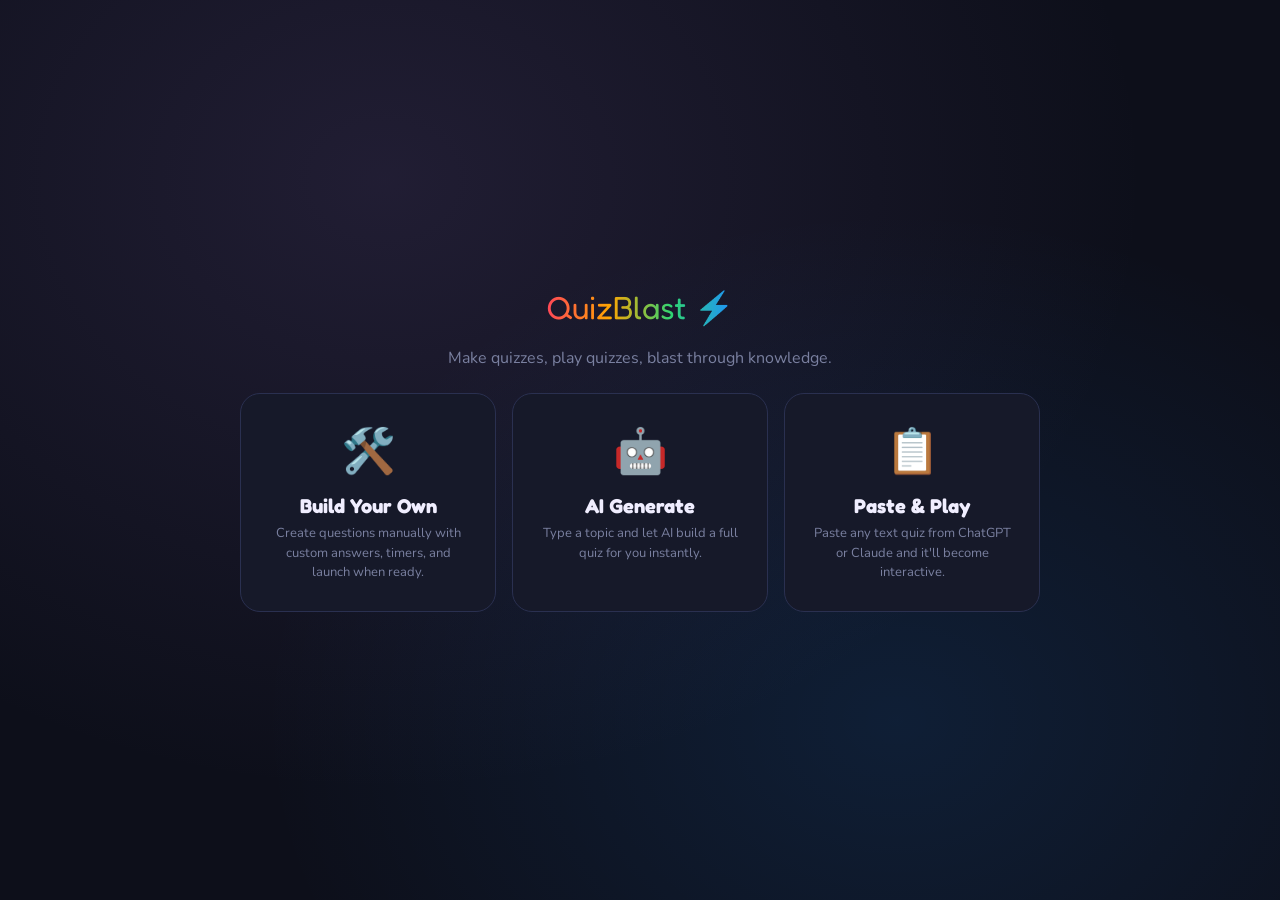
==== index.html @ a22165b1 "new" ====
<!doctype html>
<html lang="en">
<head>
<meta charset="utf-8"/>
<title>QuizBlast</title>
<meta name="viewport" content="width=device-width,initial-scale=1"/>
<link rel="preconnect" href="https://fonts.googleapis.com"/>
<link href="https://fonts.googleapis.com/css2?family=Nunito:wght@400;600;700;900&family=Fredoka+One&display=swap" rel="stylesheet"/>
<style>
:root{
  --bg:#0d0f1a;
  --surface:#161929;
  --surface2:#1e2338;
  --border:#2a3050;
  --text:#f0eeff;
  --muted:#7a80a0;
  --A:#ff4757;--Ah:#ff6b78;
  --B:#2ed573;--Bh:#55e08a;
  --C:#1e90ff;--Ch:#50aaff;
  --D:#ffa502;--Dh:#ffbc3f;
  --radius:14px;
  --ff-head:'Fredoka One',cursive;
  --ff-body:'Nunito',sans-serif;
}
*{box-sizing:border-box;margin:0;padding:0}
html,body{height:100%;background:var(--bg);color:var(--text);font-family:var(--ff-body)}

/* ═══ SCREEN SYSTEM ═══════════════════════════════════ */
.screen{display:none;min-height:100vh;flex-direction:column;animation:fadeUp .35s ease}
.screen.active{display:flex}
@keyframes fadeUp{from{opacity:0;transform:translateY(18px)}to{opacity:1;transform:translateY(0)}}

/* ═══ SHARED ══════════════════════════════════════════ */
.btn{
  font-family:var(--ff-body);font-weight:700;font-size:15px;
  padding:12px 22px;border-radius:10px;border:none;cursor:pointer;
  transition:transform .12s,box-shadow .12s,opacity .12s;
}
.btn:hover{transform:translateY(-2px);box-shadow:0 6px 20px rgba(0,0,0,.4)}
.btn:active{transform:translateY(0)}
.btn-primary{background:linear-gradient(135deg,#7b5ea7,#5b8dee);color:#fff}
.btn-ghost{background:var(--surface2);color:var(--text);border:1px solid var(--border)}
.btn-danger{background:#3a1520;color:var(--A);border:1px solid var(--A)}
.btn-green{background:linear-gradient(135deg,#1fa35c,#2ed573);color:#fff}
.btn-sm{font-size:13px;padding:7px 13px;border-radius:8px}
.tag{display:inline-block;font-size:11px;font-weight:700;padding:3px 9px;border-radius:20px;letter-spacing:.5px}
input,textarea,select{
  font-family:var(--ff-body);font-size:14px;
  background:var(--surface2);color:var(--text);
  border:1px solid var(--border);border-radius:10px;
  padding:10px 14px;outline:none;width:100%;
  transition:border-color .2s;
}
input:focus,textarea:focus,select:focus{border-color:#7b5ea7}
textarea{resize:vertical;min-height:100px}
label{font-size:13px;font-weight:700;color:var(--muted);display:block;margin-bottom:5px;letter-spacing:.5px;text-transform:uppercase}
.logo{font-family:var(--ff-head);font-size:32px;background:linear-gradient(90deg,#ff4757,#ffa502,#2ed573,#1e90ff);-webkit-background-clip:text;-webkit-text-fill-color:transparent;background-clip:text}

/* ═══ HOME ════════════════════════════════════════════ */
#s-home{align-items:center;justify-content:center;padding:40px 20px;gap:16px;background:radial-gradient(ellipse at 30% 20%,rgba(123,94,167,.18) 0%,transparent 60%),radial-gradient(ellipse at 70% 80%,rgba(30,144,255,.12) 0%,transparent 50%),var(--bg)}
#s-home .subtitle{color:var(--muted);font-size:16px;text-align:center;max-width:420px;margin-bottom:8px}
.mode-cards{display:flex;flex-wrap:wrap;gap:16px;justify-content:center;max-width:800px;width:100%}
.mode-card{
  background:var(--surface);border:1px solid var(--border);border-radius:20px;
  padding:28px 28px;flex:1;min-width:220px;max-width:260px;cursor:pointer;
  text-align:center;transition:border-color .2s,transform .2s,box-shadow .2s;
}
.mode-card:hover{border-color:#7b5ea7;transform:translateY(-4px);box-shadow:0 12px 40px rgba(123,94,167,.25)}
.mode-icon{font-size:44px;margin-bottom:12px}
.mode-card h3{font-family:var(--ff-head);font-size:20px;margin-bottom:6px}
.mode-card p{color:var(--muted);font-size:13px;line-height:1.5}

/* ═══ BUILDER ═════════════════════════════════════════ */
#s-build{padding:0}
.builder-header{
  display:flex;align-items:center;gap:12px;padding:16px 24px;
  background:var(--surface);border-bottom:1px solid var(--border);flex-wrap:wrap;
}
.builder-header .logo{font-size:22px}
.builder-title-input{
  flex:1;font-family:var(--ff-head);font-size:20px;background:transparent;
  border:none;border-bottom:2px solid var(--border);border-radius:0;padding:4px 8px;
  color:var(--text);min-width:160px;
}
.builder-title-input:focus{border-bottom-color:#7b5ea7;outline:none}
.builder-body{display:flex;flex:1;min-height:0;overflow:hidden}
.q-list{
  width:280px;flex-shrink:0;background:var(--surface);border-right:1px solid var(--border);
  overflow-y:auto;display:flex;flex-direction:column;
}
.q-list-header{padding:14px 16px;border-bottom:1px solid var(--border);display:flex;align-items:center;justify-content:space-between}
.q-list-header span{font-weight:700;font-size:13px;color:var(--muted);text-transform:uppercase;letter-spacing:.5px}
.q-card{
  padding:12px 14px;border-bottom:1px solid var(--border);cursor:pointer;
  display:flex;align-items:flex-start;gap:10px;transition:background .15s;
}
.q-card:hover{background:var(--surface2)}
.q-card.selected{background:rgba(123,94,167,.15);border-left:3px solid #7b5ea7}
.q-num{font-family:var(--ff-head);font-size:14px;color:var(--muted);min-width:20px}
.q-preview{font-size:13px;line-height:1.4;flex:1;overflow:hidden;display:-webkit-box;-webkit-line-clamp:2;-webkit-box-orient:vertical}
.q-del{background:none;border:none;color:var(--muted);cursor:pointer;padding:2px 5px;border-radius:4px;font-size:14px;transition:color .15s}
.q-del:hover{color:var(--A)}
.q-empty{padding:32px 16px;text-align:center;color:var(--muted);font-size:13px}

.q-editor{flex:1;overflow-y:auto;padding:24px;display:flex;flex-direction:column;gap:20px}
.q-editor-placeholder{flex:1;display:flex;align-items:center;justify-content:center;color:var(--muted);font-size:15px;text-align:center}
.editor-section{background:var(--surface);border:1px solid var(--border);border-radius:var(--radius);padding:20px;display:flex;flex-direction:column;gap:14px}
.editor-section h4{font-family:var(--ff-head);font-size:18px;color:var(--muted)}
.opt-row{display:flex;gap:8px;align-items:center}
.opt-badge{
  width:32px;height:32px;border-radius:8px;display:flex;align-items:center;justify-content:center;
  font-family:var(--ff-head);font-size:14px;color:#fff;flex-shrink:0;cursor:pointer;
  transition:transform .12s;border:2px solid transparent;
}
.opt-badge:hover{transform:scale(1.1)}
.opt-badge.correct{box-shadow:0 0 0 3px white}
.opt-A{background:var(--A)}.opt-B{background:var(--B)}.opt-C{background:var(--C)}.opt-D{background:var(--D)}
.timer-row{display:flex;align-items:center;gap:10px;flex-wrap:wrap}
.timer-chip{
  padding:7px 14px;border-radius:8px;border:2px solid var(--border);background:var(--surface2);
  font-family:var(--ff-head);font-size:14px;cursor:pointer;transition:border-color .15s,color .15s;
}
.timer-chip.selected{border-color:#7b5ea7;color:#c5a8ff}
.builder-launch{padding:16px 24px;background:var(--surface);border-top:1px solid var(--border);display:flex;align-items:center;gap:12px;flex-wrap:wrap}
.q-count-badge{background:var(--surface2);border:1px solid var(--border);border-radius:8px;padding:6px 14px;font-size:13px;font-weight:700}

/* ═══ AI MODE ═════════════════════════════════════════ */
#s-ai{align-items:center;justify-content:center;padding:40px 20px;gap:0;background:radial-gradient(ellipse at 60% 10%,rgba(30,144,255,.12) 0%,transparent 55%),var(--bg)}
.ai-card{background:var(--surface);border:1px solid var(--border);border-radius:24px;padding:36px;max-width:560px;width:100%;display:flex;flex-direction:column;gap:18px}
.ai-card .logo{font-size:26px;margin-bottom:4px}
.ai-card h2{font-family:var(--ff-head);font-size:26px}
.ai-card p{color:var(--muted);font-size:14px;line-height:1.6}
.num-row{display:flex;gap:8px;flex-wrap:wrap}
.num-chip{
  padding:8px 16px;border-radius:8px;border:2px solid var(--border);background:var(--surface2);
  font-family:var(--ff-head);font-size:15px;cursor:pointer;transition:border-color .15s;
}
.num-chip.selected{border-color:#2ed573;color:#2ed573}
.ai-status{font-size:14px;color:var(--muted);text-align:center;min-height:20px}
.spinner{display:inline-block;width:16px;height:16px;border:2px solid var(--border);border-top-color:#7b5ea7;border-radius:50%;animation:spin .7s linear infinite;vertical-align:middle;margin-right:6px}
@keyframes spin{to{transform:rotate(360deg)}}

/* ═══ PASTE MODE ══════════════════════════════════════ */
#s-paste{align-items:center;justify-content:center;padding:40px 20px;background:radial-gradient(ellipse at 40% 70%,rgba(255,71,87,.1) 0%,transparent 55%),var(--bg)}
.paste-card{background:var(--surface);border:1px solid var(--border);border-radius:24px;padding:32px;max-width:620px;width:100%;display:flex;flex-direction:column;gap:16px}
.paste-card h2{font-family:var(--ff-head);font-size:26px}
.paste-card p{color:var(--muted);font-size:14px;line-height:1.6}
.paste-format{background:var(--surface2);border:1px solid var(--border);border-radius:10px;padding:14px;font-size:12px;font-family:monospace;color:var(--muted);line-height:1.8;white-space:pre}
.paste-error{color:var(--A);font-size:13px;font-weight:700;display:none}

/* ═══ PLAY ════════════════════════════════════════════ */
#s-play{padding:0}
.play-topbar{
  display:flex;align-items:center;justify-content:space-between;gap:12px;
  padding:14px 24px;background:var(--surface);border-bottom:1px solid var(--border);
}
.play-quiz-title{font-family:var(--ff-head);font-size:18px;color:var(--muted);overflow:hidden;text-overflow:ellipsis;white-space:nowrap;max-width:260px}
.play-score-badge{background:var(--surface2);border:1px solid var(--border);border-radius:10px;padding:6px 16px;font-family:var(--ff-head);font-size:16px}
.play-score-badge span{color:#ffa502}

.timer-bar-wrap{height:7px;background:var(--surface2)}
.timer-bar{height:100%;background:linear-gradient(90deg,#7b5ea7,#1e90ff);transform-origin:left;transition:transform linear}

.play-body{flex:1;display:flex;flex-direction:column;align-items:center;justify-content:center;padding:28px 20px;gap:24px;max-width:800px;margin:0 auto;width:100%}
.q-progress{font-family:var(--ff-head);font-size:15px;color:var(--muted)}
.q-text{
  font-family:var(--ff-head);font-size:clamp(20px,3.5vw,30px);text-align:center;
  line-height:1.35;max-width:680px;
}
.answers-grid{display:grid;grid-template-columns:1fr 1fr;gap:12px;width:100%;max-width:680px}
.ans-btn{
  display:flex;align-items:center;gap:12px;
  padding:18px 20px;border-radius:14px;border:none;cursor:pointer;
  font-family:var(--ff-body);font-weight:700;font-size:clamp(14px,2vw,17px);
  text-align:left;color:#fff;transition:transform .12s,box-shadow .12s,filter .2s;
  animation:popIn .25s ease backwards;
}
.ans-btn:nth-child(1){animation-delay:.05s}.ans-btn:nth-child(2){animation-delay:.1s}
.ans-btn:nth-child(3){animation-delay:.15s}.ans-btn:nth-child(4){animation-delay:.2s}
@keyframes popIn{from{opacity:0;transform:scale(.9)}to{opacity:1;transform:scale(1)}}
.ans-btn:hover:not(:disabled){transform:translateY(-3px) scale(1.02);box-shadow:0 8px 28px rgba(0,0,0,.5)}
.ans-btn:disabled{cursor:default}
.ans-A{background:var(--A)}.ans-B{background:var(--B)}.ans-C{background:var(--C)}.ans-D{background:var(--D)}
.ans-letter{
  width:32px;height:32px;border-radius:8px;background:rgba(0,0,0,.25);
  display:flex;align-items:center;justify-content:center;font-family:var(--ff-head);font-size:16px;flex-shrink:0;
}
.ans-btn.correct{animation:correctPop .4s ease!important;box-shadow:0 0 0 4px white,0 8px 32px rgba(0,0,0,.5)}
.ans-btn.wrong{filter:brightness(.45) saturate(.3)}
.ans-btn.reveal-correct{animation:correctPop .4s ease!important;box-shadow:0 0 0 4px white,0 8px 32px rgba(0,0,0,.5)}
@keyframes correctPop{0%{transform:scale(1)}40%{transform:scale(1.06)}100%{transform:scale(1)}}
.feedback-bar{
  min-height:54px;display:flex;align-items:center;justify-content:center;gap:10px;
  font-family:var(--ff-head);font-size:22px;
}
.feedback-bar.correct-fb{color:#2ed573}
.feedback-bar.wrong-fb{color:var(--A)}

/* ═══ RESULTS ═════════════════════════════════════════ */
#s-results{align-items:center;justify-content:center;padding:40px 20px;background:radial-gradient(ellipse at 50% 30%,rgba(46,213,115,.12) 0%,transparent 55%),var(--bg)}
.results-card{background:var(--surface);border:1px solid var(--border);border-radius:24px;padding:36px;max-width:520px;width:100%;text-align:center;display:flex;flex-direction:column;gap:16px}
.results-card h2{font-family:var(--ff-head);font-size:32px}
.big-score{font-family:var(--ff-head);font-size:72px;line-height:1;background:linear-gradient(135deg,#ffa502,#ff4757);-webkit-background-clip:text;-webkit-text-fill-color:transparent;background-clip:text}
.score-label{color:var(--muted);font-size:15px}
.result-list{list-style:none;display:flex;flex-direction:column;gap:6px;text-align:left;max-height:280px;overflow-y:auto}
.result-item{display:flex;align-items:flex-start;gap:10px;padding:10px 12px;background:var(--surface2);border-radius:10px;font-size:13px}
.result-icon{font-size:16px;flex-shrink:0;margin-top:1px}
.result-q{flex:1;font-weight:600;color:var(--text)}
.result-a{color:var(--muted);font-size:12px;margin-top:2px}
.results-actions{display:flex;gap:10px;justify-content:center;flex-wrap:wrap;margin-top:8px}
.confetti-wrap{position:fixed;inset:0;pointer-events:none;overflow:hidden;z-index:999}
.confetti-piece{position:absolute;width:10px;height:10px;border-radius:2px;animation:confettiFall linear forwards}
@keyframes confettiFall{0%{transform:translateY(-20px) rotate(0deg);opacity:1}100%{transform:translateY(110vh) rotate(720deg);opacity:0}}

/* ═══ RESPONSIVE ══════════════════════════════════════ */
@media(max-width:640px){
  .builder-body{flex-direction:column}
  .q-list{width:100%;max-height:200px;border-right:none;border-bottom:1px solid var(--border)}
  .answers-grid{grid-template-columns:1fr}
  .mode-card{min-width:160px}
}
</style>
</head>
<body>

<!-- ═══ HOME ═══════════════════════════════════════════ -->
<div class="screen active" id="s-home">
  <div class="logo" style="margin-bottom:4px">QuizBlast ⚡</div>
  <p class="subtitle">Make quizzes, play quizzes, blast through knowledge.</p>
  <div class="mode-cards">
    <div class="mode-card" onclick="showScreen('s-build');initBuilder()">
      <div class="mode-icon">🛠️</div>
      <h3>Build Your Own</h3>
      <p>Create questions manually with custom answers, timers, and launch when ready.</p>
    </div>
    <div class="mode-card" onclick="showScreen('s-ai')">
      <div class="mode-icon">🤖</div>
      <h3>AI Generate</h3>
      <p>Type a topic and let AI build a full quiz for you instantly.</p>
    </div>
    <div class="mode-card" onclick="showScreen('s-paste')">
      <div class="mode-icon">📋</div>
      <h3>Paste & Play</h3>
      <p>Paste any text quiz from ChatGPT or Claude and it'll become interactive.</p>
    </div>
  </div>
</div>

<!-- ═══ BUILDER ═════════════════════════════════════════ -->
<div class="screen" id="s-build">
  <div class="builder-header">
    <div class="logo">QB</div>
    <input class="builder-title-input" id="quizTitle" placeholder="Quiz title…" value="My Quiz"/>
    <div style="margin-left:auto;display:flex;gap:8px">
      <button class="btn btn-ghost btn-sm" onclick="showScreen('s-home')">← Home</button>
    </div>
  </div>
  <div class="builder-body">
    <!-- Question list -->
    <div class="q-list">
      <div class="q-list-header">
        <span id="qListCount">0 Questions</span>
        <button class="btn btn-sm" style="background:linear-gradient(135deg,#7b5ea7,#5b8dee);color:#fff;border:none" onclick="addQuestion()">+ Add</button>
      </div>
      <div id="qListBody">
        <div class="q-empty">No questions yet.<br/>Click + Add to start.</div>
      </div>
    </div>
    <!-- Editor -->
    <div class="q-editor" id="qEditor">
      <div class="q-editor-placeholder">👈 Select a question to edit,<br>or click <strong>+ Add</strong> to create one.</div>
    </div>
  </div>
  <div class="builder-launch">
    <span class="q-count-badge" id="launchCount">0 questions</span>
    <button class="btn btn-green" onclick="launchBuilderQuiz()">▶ Launch Quiz</button>
    <span id="builderError" style="color:var(--A);font-size:13px"></span>
  </div>
</div>

<!-- ═══ AI MODE ══════════════════════════════════════════ -->
<div class="screen" id="s-ai">
  <div class="ai-card">
    <div class="logo">QuizBlast ⚡</div>
    <h2>AI Quiz Generator</h2>
    <p>Describe a topic and choose how many questions. Claude will build a complete quiz for you.</p>
    <div>
      <label>Topic or prompt</label>
      <textarea id="aiPrompt" placeholder="e.g. World War II, Python programming, Harry Potter, the solar system…"></textarea>
    </div>
    <div>
      <label>Number of questions</label>
      <div class="num-row">
        <div class="num-chip selected" data-num="5" onclick="selectNum(this)">5</div>
        <div class="num-chip" data-num="8" onclick="selectNum(this)">8</div>
        <div class="num-chip" data-num="10" onclick="selectNum(this)">10</div>
        <div class="num-chip" data-num="15" onclick="selectNum(this)">15</div>
      </div>
    </div>
    <div>
      <label>Difficulty</label>
      <select id="aiDiff">
        <option value="mixed">Mixed</option>
        <option value="easy">Easy</option>
        <option value="medium">Medium</option>
        <option value="hard">Hard</option>
      </select>
    </div>
    <button class="btn btn-primary" id="aiGenBtn" onclick="generateAIQuiz()">✨ Generate Quiz</button>
    <div class="ai-status" id="aiStatus"></div>
    <button class="btn btn-ghost btn-sm" onclick="showScreen('s-home')">← Back</button>
  </div>
</div>

<!-- ═══ PASTE MODE ═══════════════════════════════════════ -->
<div class="screen" id="s-paste">
  <div class="paste-card">
    <h2>📋 Paste & Play</h2>
    <p>Paste a quiz in plain text format below. Supports numbered questions with A/B/C/D options and an Answer line.</p>
    <div class="paste-format">1. What is the capital of France?
A) Berlin
B) Paris
C) Madrid
D) Rome
Answer: B

2. Who wrote Romeo and Juliet?
...</div>
    <div>
      <label>Paste quiz text here</label>
      <textarea id="pasteBox" style="min-height:200px" placeholder="Paste your quiz text…"></textarea>
    </div>
    <div class="paste-error" id="pasteError"></div>
    <div style="display:flex;gap:10px;flex-wrap:wrap">
      <button class="btn btn-green" onclick="parsePasteQuiz()">▶ Play Quiz</button>
      <button class="btn btn-ghost btn-sm" onclick="showScreen('s-home')">← Back</button>
    </div>
  </div>
</div>

<!-- ═══ PLAY ═════════════════════════════════════════════ -->
<div class="screen" id="s-play">
  <div class="play-topbar">
    <div class="play-quiz-title" id="playTitle">Quiz</div>
    <div class="play-score-badge">Score: <span id="scoreDisplay">0</span></div>
    <button class="btn btn-ghost btn-sm" onclick="if(confirm('Quit quiz?'))endQuiz()">Quit</button>
  </div>
  <div class="timer-bar-wrap">
    <div class="timer-bar" id="timerBar"></div>
  </div>
  <div class="play-body">
    <div class="q-progress" id="qProgress">Question 1 of 10</div>
    <div class="q-text" id="qText">Loading…</div>
    <div class="answers-grid" id="answersGrid"></div>
    <div class="feedback-bar" id="feedbackBar"></div>
  </div>
</div>

<!-- ═══ RESULTS ═══════════════════════════════════════════ -->
<div class="screen" id="s-results">
  <div class="confetti-wrap" id="confettiWrap"></div>
  <div class="results-card">
    <div class="logo" style="font-size:22px">QuizBlast ⚡</div>
    <h2 id="resultsTitle">Quiz Complete!</h2>
    <div class="big-score" id="bigScore">0/0</div>
    <div class="score-label" id="scoreLabel">Great effort!</div>
    <ul class="result-list" id="resultList"></ul>
    <div class="results-actions">
      <button class="btn btn-green" id="retryBtn" onclick="retryQuiz()">🔁 Play Again</button>
      <button class="btn btn-ghost" onclick="showScreen('s-home')">🏠 Home</button>
    </div>
  </div>
</div>

<script>
// ═══════════════════════════════════════════════════════
// STATE
// ═══════════════════════════════════════════════════════
let questions = []; // current quiz
let currentQ  = 0;
let score     = 0;
let timerInterval = null;
let answerHistory = []; // {question,chosen,correct,correctIdx}
let selectedNum = 5;
let builderQuestions = []; // {question,options:[],correct:0,time:20}
let editingIdx = -1;

// ═══════════════════════════════════════════════════════
// SCREEN NAV
// ═══════════════════════════════════════════════════════
function showScreen(id){
  document.querySelectorAll('.screen').forEach(s=>s.classList.remove('active'));
  document.getElementById(id).classList.add('active');
}

// ═══════════════════════════════════════════════════════
// BUILDER
// ═══════════════════════════════════════════════════════
function initBuilder(){ builderQuestions=[]; editingIdx=-1; renderQList(); renderQEditor(); }

function addQuestion(){
  builderQuestions.push({question:'',options:['','','',''],correct:0,time:20});
  editingIdx = builderQuestions.length-1;
  renderQList(); renderQEditor();
}

function deleteQuestion(i,e){
  e.stopPropagation();
  builderQuestions.splice(i,1);
  if(editingIdx>=builderQuestions.length) editingIdx=builderQuestions.length-1;
  renderQList(); renderQEditor();
}

function selectQ(i){ editingIdx=i; renderQList(); renderQEditor(); }

function renderQList(){
  const body=document.getElementById('qListBody');
  const count=document.getElementById('qListCount');
  const lcount=document.getElementById('launchCount');
  count.textContent=builderQuestions.length+' Question'+(builderQuestions.length!==1?'s':'');
  lcount.textContent=builderQuestions.length+' question'+(builderQuestions.length!==1?'s':'');
  if(!builderQuestions.length){body.innerHTML='<div class="q-empty">No questions yet.<br/>Click + Add to start.</div>';return;}
  body.innerHTML=builderQuestions.map((q,i)=>`
    <div class="q-card ${i===editingIdx?'selected':''}" onclick="selectQ(${i})">
      <span class="q-num">${i+1}</span>
      <span class="q-preview">${q.question||'<em style="color:var(--muted)">No question text</em>'}</span>
      <button class="q-del" onclick="deleteQuestion(${i},event)">✕</button>
    </div>`).join('');
}

function renderQEditor(){
  const ed=document.getElementById('qEditor');
  if(editingIdx<0||editingIdx>=builderQuestions.length){
    ed.innerHTML='<div class="q-editor-placeholder">👈 Select a question to edit,<br>or click <strong>+ Add</strong> to create one.</div>';
    return;
  }
  const q=builderQuestions[editingIdx];
  const optColors=['A','B','C','D'];
  ed.innerHTML=`
    <div class="editor-section">
      <h4>Question ${editingIdx+1}</h4>
      <div><label>Question Text</label>
        <textarea id="edQ" placeholder="Type your question…" oninput="updateQ('question',this.value)">${q.question}</textarea>
      </div>
      <label>Answer Options — click a colored badge to mark correct</label>
      ${q.options.map((o,i)=>`
        <div class="opt-row">
          <div class="opt-badge opt-${optColors[i]} ${q.correct===i?'correct':''}" onclick="setCorrect(${i})" title="Mark as correct">${optColors[i]}</div>
          <input value="${o}" placeholder="Option ${optColors[i]}…" oninput="updateOpt(${i},this.value)"/>
        </div>`).join('')}
      <div>
        <label>Time Limit</label>
        <div class="timer-row">
          ${[10,15,20,30,45,60].map(t=>`<div class="timer-chip ${q.time===t?'selected':''}" onclick="setTime(${t})">${t}s</div>`).join('')}
        </div>
      </div>
    </div>`;
}

function updateQ(field,val){ if(editingIdx<0) return; builderQuestions[editingIdx][field]=val; renderQList(); }
function updateOpt(i,val){ if(editingIdx<0) return; builderQuestions[editingIdx].options[i]=val; }
function setCorrect(i){ if(editingIdx<0) return; builderQuestions[editingIdx].correct=i; renderQEditor(); }
function setTime(t){ if(editingIdx<0) return; builderQuestions[editingIdx].time=t; renderQEditor(); }

function launchBuilderQuiz(){
  const err=document.getElementById('builderError');
  if(!builderQuestions.length){err.textContent='Add at least one question!';return;}
  const bad=builderQuestions.find(q=>!q.question.trim()||q.options.some(o=>!o.trim()));
  if(bad){err.textContent='All questions and options need text.';return;}
  err.textContent='';
  const title=document.getElementById('quizTitle').value||'My Quiz';
  startQuiz(builderQuestions.map(q=>({...q})),title);
}

// ═══════════════════════════════════════════════════════
// AI GENERATION
// ═══════════════════════════════════════════════════════
function selectNum(el){
  document.querySelectorAll('.num-chip').forEach(c=>c.classList.remove('selected'));
  el.classList.add('selected');
  selectedNum=parseInt(el.dataset.num);
}

async function generateAIQuiz(){
  const prompt=document.getElementById('aiPrompt').value.trim();
  const diff=document.getElementById('aiDiff').value;
  const status=document.getElementById('aiStatus');
  const btn=document.getElementById('aiGenBtn');
  if(!prompt){status.textContent='Please enter a topic.';return;}

  btn.disabled=true;
  status.innerHTML='<span class="spinner"></span>Generating your quiz…';

  const systemPrompt=`You are a quiz generator. Return ONLY valid JSON, no markdown, no extra text.
Generate a ${selectedNum}-question multiple choice quiz about: "${prompt}"
Difficulty: ${diff}
Format exactly:
{"title":"<quiz title>","questions":[{"question":"<question>","options":["<A>","<B>","<C>","<D>"],"correct":<0-3>,"time":20}]}
Rules: correct is 0-indexed. All options must be distinct and plausible. No markdown.`;

  try{
    const res=await fetch('https://api.anthropic.com/v1/messages',{
      method:'POST',
      headers:{'Content-Type':'application/json'},
      body:JSON.stringify({
        model:'claude-sonnet-4-20250514',
        max_tokens:1000,
        system:systemPrompt,
        messages:[{role:'user',content:`Create a ${selectedNum}-question quiz about: ${prompt}`}]
      })
    });
    const data=await res.json();
    let text=data.content?.map(b=>b.text||'').join('').trim();
    // strip possible markdown fences
    text=text.replace(/^```json\s*/,'').replace(/\s*```$/,'').trim();
    const quiz=JSON.parse(text);
    if(!quiz.questions?.length) throw new Error('No questions');
    btn.disabled=false; status.textContent='';
    startQuiz(quiz.questions,quiz.title||prompt);
  }catch(e){
    btn.disabled=false;
    status.innerHTML='<span style="color:var(--A)">Error: '+e.message+'</span>';
  }
}

// ═══════════════════════════════════════════════════════
// PASTE PARSER
// ═══════════════════════════════════════════════════════
function parsePasteQuiz(){
  const text=document.getElementById('pasteBox').value;
  const errEl=document.getElementById('pasteError');
  errEl.style.display='none';

  // Split on blank lines between questions
  const blocks=text.split(/\n\s*\n/).filter(b=>b.trim());
  const parsed=[];

  for(const block of blocks){
    const lines=block.split('\n').map(l=>l.trim()).filter(Boolean);
    if(!lines.length) continue;

    // Find question line (usually starts with number or is not an option)
    const optRe=/^[A-Da-d][).]\s+/;
    const ansRe=/^answer\s*[:=]\s*([A-Da-d])/i;

    let qLine='', opts=[], answerIdx=-1;
    for(const line of lines){
      if(ansRe.test(line)){
        const m=line.match(ansRe);
        answerIdx='ABCD'.indexOf(m[1].toUpperCase());
      } else if(optRe.test(line)){
        opts.push(line.replace(optRe,'').trim());
      } else if(!qLine){
        qLine=line.replace(/^\d+[.)]\s*/,'').trim();
      }
    }

    if(qLine && opts.length>=2){
      // pad to 4 options if needed
      while(opts.length<4) opts.push('—');
      parsed.push({question:qLine,options:opts.slice(0,4),correct:Math.max(0,answerIdx),time:20});
    }
  }

  if(!parsed.length){
    errEl.textContent='Could not parse any questions. Check the format above.';
    errEl.style.display='block';
    return;
  }
  startQuiz(parsed,'Pasted Quiz');
}

// ═══════════════════════════════════════════════════════
// QUIZ ENGINE
// ═══════════════════════════════════════════════════════
function startQuiz(qs, title){
  questions=[...qs];
  currentQ=0; score=0; answerHistory=[];
  document.getElementById('playTitle').textContent=title||'Quiz';
  document.getElementById('scoreDisplay').textContent='0';
  showScreen('s-play');
  showQuestion();
}

function showQuestion(){
  if(currentQ>=questions.length){endQuiz();return;}
  const q=questions[currentQ];
  const labels=['A','B','C','D'];
  const colors=['A','B','C','D'];

  document.getElementById('qProgress').textContent=`Question ${currentQ+1} of ${questions.length}`;
  document.getElementById('qText').textContent=q.question;
  document.getElementById('feedbackBar').textContent='';
  document.getElementById('feedbackBar').className='feedback-bar';

  const grid=document.getElementById('answersGrid');
  grid.innerHTML=q.options.map((o,i)=>`
    <button class="ans-btn ans-${colors[i]}" onclick="answer(${i})">
      <span class="ans-letter">${labels[i]}</span>
      <span>${o}</span>
    </button>`).join('');

  startTimer(q.time||20);
}

function startTimer(seconds){
  clearInterval(timerInterval);
  const bar=document.getElementById('timerBar');
  bar.style.transition='none';
  bar.style.transform='scaleX(1)';
  let remaining=seconds;
  // trigger reflow
  bar.offsetHeight;
  bar.style.transition=`transform ${seconds}s linear`;
  bar.style.transform='scaleX(0)';

  timerInterval=setInterval(()=>{
    remaining--;
    if(remaining<=0){
      clearInterval(timerInterval);
      timeUp();
    }
  },1000);
}

function timeUp(){
  const q=questions[currentQ];
  lockButtons();
  highlightCorrect(q.correct);
  document.getElementById('feedbackBar').textContent='⏰ Time\'s up!';
  document.getElementById('feedbackBar').className='feedback-bar wrong-fb';
  answerHistory.push({question:q.question,chosen:-1,correctIdx:q.correct,options:q.options,wasCorrect:false});
  setTimeout(nextQuestion,1800);
}

function answer(idx){
  clearInterval(timerInterval);
  const q=questions[currentQ];
  const correct=idx===q.correct;
  const btns=document.querySelectorAll('.ans-btn');
  lockButtons();

  if(correct){
    btns[idx].classList.add('correct');
    score++;
    document.getElementById('scoreDisplay').textContent=score;
    document.getElementById('feedbackBar').textContent='✓ Correct!';
    document.getElementById('feedbackBar').className='feedback-bar correct-fb';
  } else {
    btns[idx].classList.add('wrong');
    highlightCorrect(q.correct);
    document.getElementById('feedbackBar').textContent='✗ Wrong — the correct answer was '+['A','B','C','D'][q.correct];
    document.getElementById('feedbackBar').className='feedback-bar wrong-fb';
  }

  answerHistory.push({question:q.question,chosen:idx,correctIdx:q.correct,options:q.options,wasCorrect:correct});
  setTimeout(nextQuestion,correct?1400:2000);
}

function lockButtons(){
  document.querySelectorAll('.ans-btn').forEach(b=>b.disabled=true);
}

function highlightCorrect(idx){
  const btns=document.querySelectorAll('.ans-btn');
  btns[idx]?.classList.add('reveal-correct');
}

function nextQuestion(){ currentQ++; showQuestion(); }

function endQuiz(){ clearInterval(timerInterval); showResults(); }

// ═══════════════════════════════════════════════════════
// RESULTS
// ═══════════════════════════════════════════════════════
function showResults(){
  showScreen('s-results');
  const total=questions.length;
  const pct=total?Math.round(score/total*100):0;

  document.getElementById('bigScore').textContent=score+'/'+total;
  let label='Keep practising! 💪';
  if(pct>=90) label='Outstanding! 🏆';
  else if(pct>=70) label='Great work! 🎉';
  else if(pct>=50) label='Good effort! 👍';
  document.getElementById('scoreLabel').textContent=label+' ('+pct+'%)';

  const list=document.getElementById('resultList');
  list.innerHTML=answerHistory.map(h=>`
    <li class="result-item">
      <span class="result-icon">${h.wasCorrect?'✅':'❌'}</span>
      <div>
        <div class="result-q">${h.question}</div>
        <div class="result-a">${h.wasCorrect?'Correct: '+h.options[h.correctIdx]:'Your answer: '+(h.chosen>=0?h.options[h.chosen]:'—')+' · Correct: '+h.options[h.correctIdx]}</div>
      </div>
    </li>`).join('');

  if(pct>=70) launchConfetti();
}

function retryQuiz(){ startQuiz(questions, document.getElementById('playTitle').textContent); }

function launchConfetti(){
  const wrap=document.getElementById('confettiWrap');
  wrap.innerHTML='';
  const colors=['#ff4757','#2ed573','#1e90ff','#ffa502','#c5a8ff','#ffffff'];
  for(let i=0;i<80;i++){
    const el=document.createElement('div');
    el.className='confetti-piece';
    el.style.cssText=`
      left:${Math.random()*100}%;
      background:${colors[Math.floor(Math.random()*colors.length)]};
      animation-duration:${1.5+Math.random()*2}s;
      animation-delay:${Math.random()*.8}s;
      width:${6+Math.random()*8}px;
      height:${6+Math.random()*8}px;
      border-radius:${Math.random()>0.5?'50%':'2px'};
    `;
    wrap.appendChild(el);
  }
  setTimeout(()=>wrap.innerHTML='',4000);
}
</script>
</body>
</html>
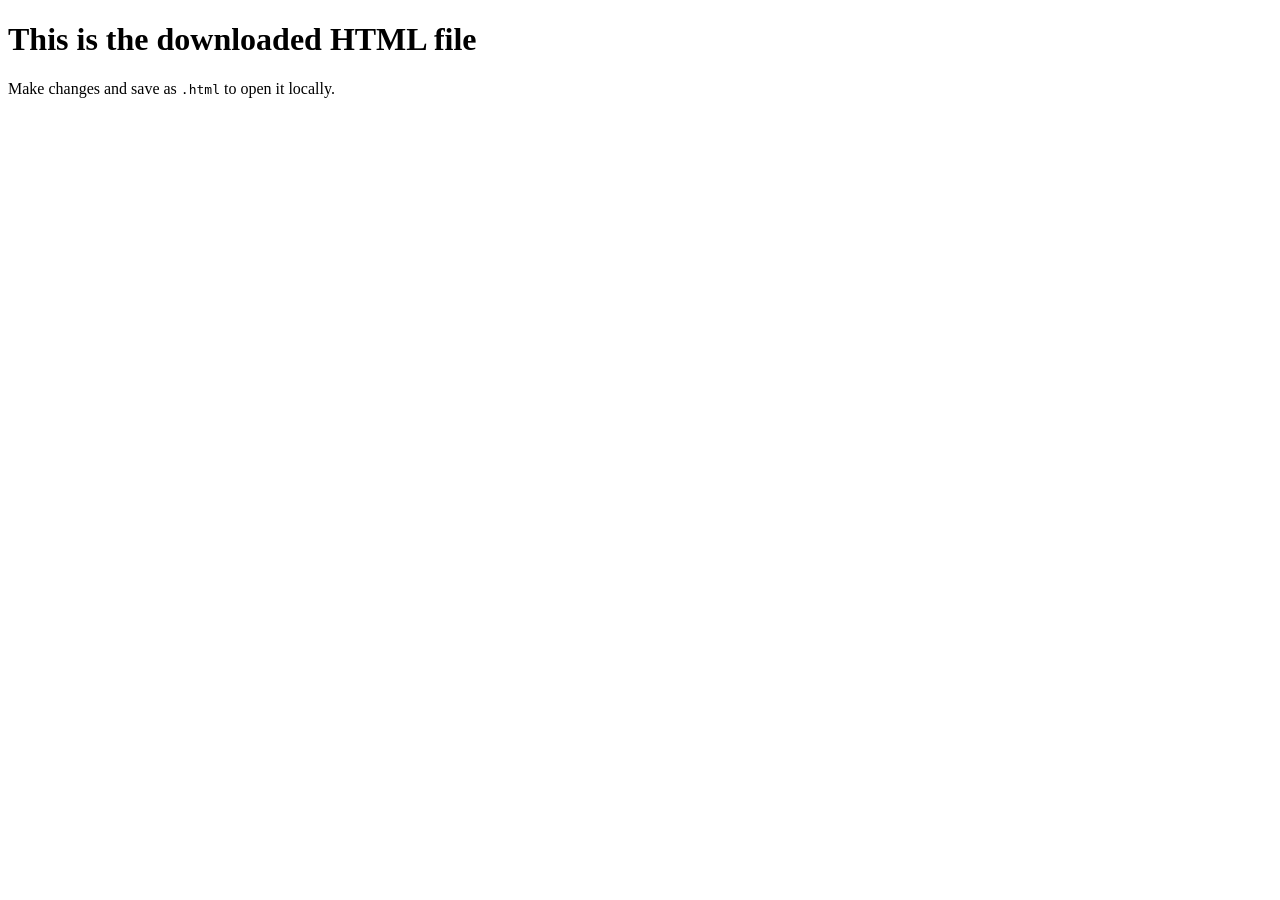
==== commit 02053e9f: "Stuff" ====
--- a/index.html
+++ b/index.html
@@ -1,725 +1,11 @@
 <!doctype html>
-<html lang="en">
+<html>
 <head>
-<meta charset="utf-8"/>
-<title>QuizBlast</title>
-<meta name="viewport" content="width=device-width,initial-scale=1"/>
-<link rel="preconnect" href="https://fonts.googleapis.com"/>
-<link href="https://fonts.googleapis.com/css2?family=Nunito:wght@400;600;700;900&family=Fredoka+One&display=swap" rel="stylesheet"/>
-<style>
-:root{
-  --bg:#0d0f1a;
-  --surface:#161929;
-  --surface2:#1e2338;
-  --border:#2a3050;
-  --text:#f0eeff;
-  --muted:#7a80a0;
-  --A:#ff4757;--Ah:#ff6b78;
-  --B:#2ed573;--Bh:#55e08a;
-  --C:#1e90ff;--Ch:#50aaff;
-  --D:#ffa502;--Dh:#ffbc3f;
-  --radius:14px;
-  --ff-head:'Fredoka One',cursive;
-  --ff-body:'Nunito',sans-serif;
-}
-*{box-sizing:border-box;margin:0;padding:0}
-html,body{height:100%;background:var(--bg);color:var(--text);font-family:var(--ff-body)}
-
-/* ═══ SCREEN SYSTEM ═══════════════════════════════════ */
-.screen{display:none;min-height:100vh;flex-direction:column;animation:fadeUp .35s ease}
-.screen.active{display:flex}
-@keyframes fadeUp{from{opacity:0;transform:translateY(18px)}to{opacity:1;transform:translateY(0)}}
-
-/* ═══ SHARED ══════════════════════════════════════════ */
-.btn{
-  font-family:var(--ff-body);font-weight:700;font-size:15px;
-  padding:12px 22px;border-radius:10px;border:none;cursor:pointer;
-  transition:transform .12s,box-shadow .12s,opacity .12s;
-}
-.btn:hover{transform:translateY(-2px);box-shadow:0 6px 20px rgba(0,0,0,.4)}
-.btn:active{transform:translateY(0)}
-.btn-primary{background:linear-gradient(135deg,#7b5ea7,#5b8dee);color:#fff}
-.btn-ghost{background:var(--surface2);color:var(--text);border:1px solid var(--border)}
-.btn-danger{background:#3a1520;color:var(--A);border:1px solid var(--A)}
-.btn-green{background:linear-gradient(135deg,#1fa35c,#2ed573);color:#fff}
-.btn-sm{font-size:13px;padding:7px 13px;border-radius:8px}
-.tag{display:inline-block;font-size:11px;font-weight:700;padding:3px 9px;border-radius:20px;letter-spacing:.5px}
-input,textarea,select{
-  font-family:var(--ff-body);font-size:14px;
-  background:var(--surface2);color:var(--text);
-  border:1px solid var(--border);border-radius:10px;
-  padding:10px 14px;outline:none;width:100%;
-  transition:border-color .2s;
-}
-input:focus,textarea:focus,select:focus{border-color:#7b5ea7}
-textarea{resize:vertical;min-height:100px}
-label{font-size:13px;font-weight:700;color:var(--muted);display:block;margin-bottom:5px;letter-spacing:.5px;text-transform:uppercase}
-.logo{font-family:var(--ff-head);font-size:32px;background:linear-gradient(90deg,#ff4757,#ffa502,#2ed573,#1e90ff);-webkit-background-clip:text;-webkit-text-fill-color:transparent;background-clip:text}
-
-/* ═══ HOME ════════════════════════════════════════════ */
-#s-home{align-items:center;justify-content:center;padding:40px 20px;gap:16px;background:radial-gradient(ellipse at 30% 20%,rgba(123,94,167,.18) 0%,transparent 60%),radial-gradient(ellipse at 70% 80%,rgba(30,144,255,.12) 0%,transparent 50%),var(--bg)}
-#s-home .subtitle{color:var(--muted);font-size:16px;text-align:center;max-width:420px;margin-bottom:8px}
-.mode-cards{display:flex;flex-wrap:wrap;gap:16px;justify-content:center;max-width:800px;width:100%}
-.mode-card{
-  background:var(--surface);border:1px solid var(--border);border-radius:20px;
-  padding:28px 28px;flex:1;min-width:220px;max-width:260px;cursor:pointer;
-  text-align:center;transition:border-color .2s,transform .2s,box-shadow .2s;
-}
-.mode-card:hover{border-color:#7b5ea7;transform:translateY(-4px);box-shadow:0 12px 40px rgba(123,94,167,.25)}
-.mode-icon{font-size:44px;margin-bottom:12px}
-.mode-card h3{font-family:var(--ff-head);font-size:20px;margin-bottom:6px}
-.mode-card p{color:var(--muted);font-size:13px;line-height:1.5}
-
-/* ═══ BUILDER ═════════════════════════════════════════ */
-#s-build{padding:0}
-.builder-header{
-  display:flex;align-items:center;gap:12px;padding:16px 24px;
-  background:var(--surface);border-bottom:1px solid var(--border);flex-wrap:wrap;
-}
-.builder-header .logo{font-size:22px}
-.builder-title-input{
-  flex:1;font-family:var(--ff-head);font-size:20px;background:transparent;
-  border:none;border-bottom:2px solid var(--border);border-radius:0;padding:4px 8px;
-  color:var(--text);min-width:160px;
-}
-.builder-title-input:focus{border-bottom-color:#7b5ea7;outline:none}
-.builder-body{display:flex;flex:1;min-height:0;overflow:hidden}
-.q-list{
-  width:280px;flex-shrink:0;background:var(--surface);border-right:1px solid var(--border);
-  overflow-y:auto;display:flex;flex-direction:column;
-}
-.q-list-header{padding:14px 16px;border-bottom:1px solid var(--border);display:flex;align-items:center;justify-content:space-between}
-.q-list-header span{font-weight:700;font-size:13px;color:var(--muted);text-transform:uppercase;letter-spacing:.5px}
-.q-card{
-  padding:12px 14px;border-bottom:1px solid var(--border);cursor:pointer;
-  display:flex;align-items:flex-start;gap:10px;transition:background .15s;
-}
-.q-card:hover{background:var(--surface2)}
-.q-card.selected{background:rgba(123,94,167,.15);border-left:3px solid #7b5ea7}
-.q-num{font-family:var(--ff-head);font-size:14px;color:var(--muted);min-width:20px}
-.q-preview{font-size:13px;line-height:1.4;flex:1;overflow:hidden;display:-webkit-box;-webkit-line-clamp:2;-webkit-box-orient:vertical}
-.q-del{background:none;border:none;color:var(--muted);cursor:pointer;padding:2px 5px;border-radius:4px;font-size:14px;transition:color .15s}
-.q-del:hover{color:var(--A)}
-.q-empty{padding:32px 16px;text-align:center;color:var(--muted);font-size:13px}
-
-.q-editor{flex:1;overflow-y:auto;padding:24px;display:flex;flex-direction:column;gap:20px}
-.q-editor-placeholder{flex:1;display:flex;align-items:center;justify-content:center;color:var(--muted);font-size:15px;text-align:center}
-.editor-section{background:var(--surface);border:1px solid var(--border);border-radius:var(--radius);padding:20px;display:flex;flex-direction:column;gap:14px}
-.editor-section h4{font-family:var(--ff-head);font-size:18px;color:var(--muted)}
-.opt-row{display:flex;gap:8px;align-items:center}
-.opt-badge{
-  width:32px;height:32px;border-radius:8px;display:flex;align-items:center;justify-content:center;
-  font-family:var(--ff-head);font-size:14px;color:#fff;flex-shrink:0;cursor:pointer;
-  transition:transform .12s;border:2px solid transparent;
-}
-.opt-badge:hover{transform:scale(1.1)}
-.opt-badge.correct{box-shadow:0 0 0 3px white}
-.opt-A{background:var(--A)}.opt-B{background:var(--B)}.opt-C{background:var(--C)}.opt-D{background:var(--D)}
-.timer-row{display:flex;align-items:center;gap:10px;flex-wrap:wrap}
-.timer-chip{
-  padding:7px 14px;border-radius:8px;border:2px solid var(--border);background:var(--surface2);
-  font-family:var(--ff-head);font-size:14px;cursor:pointer;transition:border-color .15s,color .15s;
-}
-.timer-chip.selected{border-color:#7b5ea7;color:#c5a8ff}
-.builder-launch{padding:16px 24px;background:var(--surface);border-top:1px solid var(--border);display:flex;align-items:center;gap:12px;flex-wrap:wrap}
-.q-count-badge{background:var(--surface2);border:1px solid var(--border);border-radius:8px;padding:6px 14px;font-size:13px;font-weight:700}
-
-/* ═══ AI MODE ═════════════════════════════════════════ */
-#s-ai{align-items:center;justify-content:center;padding:40px 20px;gap:0;background:radial-gradient(ellipse at 60% 10%,rgba(30,144,255,.12) 0%,transparent 55%),var(--bg)}
-.ai-card{background:var(--surface);border:1px solid var(--border);border-radius:24px;padding:36px;max-width:560px;width:100%;display:flex;flex-direction:column;gap:18px}
-.ai-card .logo{font-size:26px;margin-bottom:4px}
-.ai-card h2{font-family:var(--ff-head);font-size:26px}
-.ai-card p{color:var(--muted);font-size:14px;line-height:1.6}
-.num-row{display:flex;gap:8px;flex-wrap:wrap}
-.num-chip{
-  padding:8px 16px;border-radius:8px;border:2px solid var(--border);background:var(--surface2);
-  font-family:var(--ff-head);font-size:15px;cursor:pointer;transition:border-color .15s;
-}
-.num-chip.selected{border-color:#2ed573;color:#2ed573}
-.ai-status{font-size:14px;color:var(--muted);text-align:center;min-height:20px}
-.spinner{display:inline-block;width:16px;height:16px;border:2px solid var(--border);border-top-color:#7b5ea7;border-radius:50%;animation:spin .7s linear infinite;vertical-align:middle;margin-right:6px}
-@keyframes spin{to{transform:rotate(360deg)}}
-
-/* ═══ PASTE MODE ══════════════════════════════════════ */
-#s-paste{align-items:center;justify-content:center;padding:40px 20px;background:radial-gradient(ellipse at 40% 70%,rgba(255,71,87,.1) 0%,transparent 55%),var(--bg)}
-.paste-card{background:var(--surface);border:1px solid var(--border);border-radius:24px;padding:32px;max-width:620px;width:100%;display:flex;flex-direction:column;gap:16px}
-.paste-card h2{font-family:var(--ff-head);font-size:26px}
-.paste-card p{color:var(--muted);font-size:14px;line-height:1.6}
-.paste-format{background:var(--surface2);border:1px solid var(--border);border-radius:10px;padding:14px;font-size:12px;font-family:monospace;color:var(--muted);line-height:1.8;white-space:pre}
-.paste-error{color:var(--A);font-size:13px;font-weight:700;display:none}
-
-/* ═══ PLAY ════════════════════════════════════════════ */
-#s-play{padding:0}
-.play-topbar{
-  display:flex;align-items:center;justify-content:space-between;gap:12px;
-  padding:14px 24px;background:var(--surface);border-bottom:1px solid var(--border);
-}
-.play-quiz-title{font-family:var(--ff-head);font-size:18px;color:var(--muted);overflow:hidden;text-overflow:ellipsis;white-space:nowrap;max-width:260px}
-.play-score-badge{background:var(--surface2);border:1px solid var(--border);border-radius:10px;padding:6px 16px;font-family:var(--ff-head);font-size:16px}
-.play-score-badge span{color:#ffa502}
-
-.timer-bar-wrap{height:7px;background:var(--surface2)}
-.timer-bar{height:100%;background:linear-gradient(90deg,#7b5ea7,#1e90ff);transform-origin:left;transition:transform linear}
-
-.play-body{flex:1;display:flex;flex-direction:column;align-items:center;justify-content:center;padding:28px 20px;gap:24px;max-width:800px;margin:0 auto;width:100%}
-.q-progress{font-family:var(--ff-head);font-size:15px;color:var(--muted)}
-.q-text{
-  font-family:var(--ff-head);font-size:clamp(20px,3.5vw,30px);text-align:center;
-  line-height:1.35;max-width:680px;
-}
-.answers-grid{display:grid;grid-template-columns:1fr 1fr;gap:12px;width:100%;max-width:680px}
-.ans-btn{
-  display:flex;align-items:center;gap:12px;
-  padding:18px 20px;border-radius:14px;border:none;cursor:pointer;
-  font-family:var(--ff-body);font-weight:700;font-size:clamp(14px,2vw,17px);
-  text-align:left;color:#fff;transition:transform .12s,box-shadow .12s,filter .2s;
-  animation:popIn .25s ease backwards;
-}
-.ans-btn:nth-child(1){animation-delay:.05s}.ans-btn:nth-child(2){animation-delay:.1s}
-.ans-btn:nth-child(3){animation-delay:.15s}.ans-btn:nth-child(4){animation-delay:.2s}
-@keyframes popIn{from{opacity:0;transform:scale(.9)}to{opacity:1;transform:scale(1)}}
-.ans-btn:hover:not(:disabled){transform:translateY(-3px) scale(1.02);box-shadow:0 8px 28px rgba(0,0,0,.5)}
-.ans-btn:disabled{cursor:default}
-.ans-A{background:var(--A)}.ans-B{background:var(--B)}.ans-C{background:var(--C)}.ans-D{background:var(--D)}
-.ans-letter{
-  width:32px;height:32px;border-radius:8px;background:rgba(0,0,0,.25);
-  display:flex;align-items:center;justify-content:center;font-family:var(--ff-head);font-size:16px;flex-shrink:0;
-}
-.ans-btn.correct{animation:correctPop .4s ease!important;box-shadow:0 0 0 4px white,0 8px 32px rgba(0,0,0,.5)}
-.ans-btn.wrong{filter:brightness(.45) saturate(.3)}
-.ans-btn.reveal-correct{animation:correctPop .4s ease!important;box-shadow:0 0 0 4px white,0 8px 32px rgba(0,0,0,.5)}
-@keyframes correctPop{0%{transform:scale(1)}40%{transform:scale(1.06)}100%{transform:scale(1)}}
-.feedback-bar{
-  min-height:54px;display:flex;align-items:center;justify-content:center;gap:10px;
-  font-family:var(--ff-head);font-size:22px;
-}
-.feedback-bar.correct-fb{color:#2ed573}
-.feedback-bar.wrong-fb{color:var(--A)}
-
-/* ═══ RESULTS ═════════════════════════════════════════ */
-#s-results{align-items:center;justify-content:center;padding:40px 20px;background:radial-gradient(ellipse at 50% 30%,rgba(46,213,115,.12) 0%,transparent 55%),var(--bg)}
-.results-card{background:var(--surface);border:1px solid var(--border);border-radius:24px;padding:36px;max-width:520px;width:100%;text-align:center;display:flex;flex-direction:column;gap:16px}
-.results-card h2{font-family:var(--ff-head);font-size:32px}
-.big-score{font-family:var(--ff-head);font-size:72px;line-height:1;background:linear-gradient(135deg,#ffa502,#ff4757);-webkit-background-clip:text;-webkit-text-fill-color:transparent;background-clip:text}
-.score-label{color:var(--muted);font-size:15px}
-.result-list{list-style:none;display:flex;flex-direction:column;gap:6px;text-align:left;max-height:280px;overflow-y:auto}
-.result-item{display:flex;align-items:flex-start;gap:10px;padding:10px 12px;background:var(--surface2);border-radius:10px;font-size:13px}
-.result-icon{font-size:16px;flex-shrink:0;margin-top:1px}
-.result-q{flex:1;font-weight:600;color:var(--text)}
-.result-a{color:var(--muted);font-size:12px;margin-top:2px}
-.results-actions{display:flex;gap:10px;justify-content:center;flex-wrap:wrap;margin-top:8px}
-.confetti-wrap{position:fixed;inset:0;pointer-events:none;overflow:hidden;z-index:999}
-.confetti-piece{position:absolute;width:10px;height:10px;border-radius:2px;animation:confettiFall linear forwards}
-@keyframes confettiFall{0%{transform:translateY(-20px) rotate(0deg);opacity:1}100%{transform:translateY(110vh) rotate(720deg);opacity:0}}
-
-/* ═══ RESPONSIVE ══════════════════════════════════════ */
-@media(max-width:640px){
-  .builder-body{flex-direction:column}
-  .q-list{width:100%;max-height:200px;border-right:none;border-bottom:1px solid var(--border)}
-  .answers-grid{grid-template-columns:1fr}
-  .mode-card{min-width:160px}
-}
-</style>
+  <meta charset="utf-8">
+  <title>Downloaded Page</title>
 </head>
 <body>
-
-<!-- ═══ HOME ═══════════════════════════════════════════ -->
-<div class="screen active" id="s-home">
-  <div class="logo" style="margin-bottom:4px">QuizBlast ⚡</div>
-  <p class="subtitle">Make quizzes, play quizzes, blast through knowledge.</p>
-  <div class="mode-cards">
-    <div class="mode-card" onclick="showScreen('s-build');initBuilder()">
-      <div class="mode-icon">🛠️</div>
-      <h3>Build Your Own</h3>
-      <p>Create questions manually with custom answers, timers, and launch when ready.</p>
-    </div>
-    <div class="mode-card" onclick="showScreen('s-ai')">
-      <div class="mode-icon">🤖</div>
-      <h3>AI Generate</h3>
-      <p>Type a topic and let AI build a full quiz for you instantly.</p>
-    </div>
-    <div class="mode-card" onclick="showScreen('s-paste')">
-      <div class="mode-icon">📋</div>
-      <h3>Paste & Play</h3>
-      <p>Paste any text quiz from ChatGPT or Claude and it'll become interactive.</p>
-    </div>
-  </div>
-</div>
-
-<!-- ═══ BUILDER ═════════════════════════════════════════ -->
-<div class="screen" id="s-build">
-  <div class="builder-header">
-    <div class="logo">QB</div>
-    <input class="builder-title-input" id="quizTitle" placeholder="Quiz title…" value="My Quiz"/>
-    <div style="margin-left:auto;display:flex;gap:8px">
-      <button class="btn btn-ghost btn-sm" onclick="showScreen('s-home')">← Home</button>
-    </div>
-  </div>
-  <div class="builder-body">
-    <!-- Question list -->
-    <div class="q-list">
-      <div class="q-list-header">
-        <span id="qListCount">0 Questions</span>
-        <button class="btn btn-sm" style="background:linear-gradient(135deg,#7b5ea7,#5b8dee);color:#fff;border:none" onclick="addQuestion()">+ Add</button>
-      </div>
-      <div id="qListBody">
-        <div class="q-empty">No questions yet.<br/>Click + Add to start.</div>
-      </div>
-    </div>
-    <!-- Editor -->
-    <div class="q-editor" id="qEditor">
-      <div class="q-editor-placeholder">👈 Select a question to edit,<br>or click <strong>+ Add</strong> to create one.</div>
-    </div>
-  </div>
-  <div class="builder-launch">
-    <span class="q-count-badge" id="launchCount">0 questions</span>
-    <button class="btn btn-green" onclick="launchBuilderQuiz()">▶ Launch Quiz</button>
-    <span id="builderError" style="color:var(--A);font-size:13px"></span>
-  </div>
-</div>
-
-<!-- ═══ AI MODE ══════════════════════════════════════════ -->
-<div class="screen" id="s-ai">
-  <div class="ai-card">
-    <div class="logo">QuizBlast ⚡</div>
-    <h2>AI Quiz Generator</h2>
-    <p>Describe a topic and choose how many questions. Claude will build a complete quiz for you.</p>
-    <div>
-      <label>Topic or prompt</label>
-      <textarea id="aiPrompt" placeholder="e.g. World War II, Python programming, Harry Potter, the solar system…"></textarea>
-    </div>
-    <div>
-      <label>Number of questions</label>
-      <div class="num-row">
-        <div class="num-chip selected" data-num="5" onclick="selectNum(this)">5</div>
-        <div class="num-chip" data-num="8" onclick="selectNum(this)">8</div>
-        <div class="num-chip" data-num="10" onclick="selectNum(this)">10</div>
-        <div class="num-chip" data-num="15" onclick="selectNum(this)">15</div>
-      </div>
-    </div>
-    <div>
-      <label>Difficulty</label>
-      <select id="aiDiff">
-        <option value="mixed">Mixed</option>
-        <option value="easy">Easy</option>
-        <option value="medium">Medium</option>
-        <option value="hard">Hard</option>
-      </select>
-    </div>
-    <button class="btn btn-primary" id="aiGenBtn" onclick="generateAIQuiz()">✨ Generate Quiz</button>
-    <div class="ai-status" id="aiStatus"></div>
-    <button class="btn btn-ghost btn-sm" onclick="showScreen('s-home')">← Back</button>
-  </div>
-</div>
-
-<!-- ═══ PASTE MODE ═══════════════════════════════════════ -->
-<div class="screen" id="s-paste">
-  <div class="paste-card">
-    <h2>📋 Paste & Play</h2>
-    <p>Paste a quiz in plain text format below. Supports numbered questions with A/B/C/D options and an Answer line.</p>
-    <div class="paste-format">1. What is the capital of France?
-A) Berlin
-B) Paris
-C) Madrid
-D) Rome
-Answer: B
-
-2. Who wrote Romeo and Juliet?
-...</div>
-    <div>
-      <label>Paste quiz text here</label>
-      <textarea id="pasteBox" style="min-height:200px" placeholder="Paste your quiz text…"></textarea>
-    </div>
-    <div class="paste-error" id="pasteError"></div>
-    <div style="display:flex;gap:10px;flex-wrap:wrap">
-      <button class="btn btn-green" onclick="parsePasteQuiz()">▶ Play Quiz</button>
-      <button class="btn btn-ghost btn-sm" onclick="showScreen('s-home')">← Back</button>
-    </div>
-  </div>
-</div>
-
-<!-- ═══ PLAY ═════════════════════════════════════════════ -->
-<div class="screen" id="s-play">
-  <div class="play-topbar">
-    <div class="play-quiz-title" id="playTitle">Quiz</div>
-    <div class="play-score-badge">Score: <span id="scoreDisplay">0</span></div>
-    <button class="btn btn-ghost btn-sm" onclick="if(confirm('Quit quiz?'))endQuiz()">Quit</button>
-  </div>
-  <div class="timer-bar-wrap">
-    <div class="timer-bar" id="timerBar"></div>
-  </div>
-  <div class="play-body">
-    <div class="q-progress" id="qProgress">Question 1 of 10</div>
-    <div class="q-text" id="qText">Loading…</div>
-    <div class="answers-grid" id="answersGrid"></div>
-    <div class="feedback-bar" id="feedbackBar"></div>
-  </div>
-</div>
-
-<!-- ═══ RESULTS ═══════════════════════════════════════════ -->
-<div class="screen" id="s-results">
-  <div class="confetti-wrap" id="confettiWrap"></div>
-  <div class="results-card">
-    <div class="logo" style="font-size:22px">QuizBlast ⚡</div>
-    <h2 id="resultsTitle">Quiz Complete!</h2>
-    <div class="big-score" id="bigScore">0/0</div>
-    <div class="score-label" id="scoreLabel">Great effort!</div>
-    <ul class="result-list" id="resultList"></ul>
-    <div class="results-actions">
-      <button class="btn btn-green" id="retryBtn" onclick="retryQuiz()">🔁 Play Again</button>
-      <button class="btn btn-ghost" onclick="showScreen('s-home')">🏠 Home</button>
-    </div>
-  </div>
-</div>
-
-<script>
-// ═══════════════════════════════════════════════════════
-// STATE
-// ═══════════════════════════════════════════════════════
-let questions = []; // current quiz
-let currentQ  = 0;
-let score     = 0;
-let timerInterval = null;
-let answerHistory = []; // {question,chosen,correct,correctIdx}
-let selectedNum = 5;
-let builderQuestions = []; // {question,options:[],correct:0,time:20}
-let editingIdx = -1;
-
-// ═══════════════════════════════════════════════════════
-// SCREEN NAV
-// ═══════════════════════════════════════════════════════
-function showScreen(id){
-  document.querySelectorAll('.screen').forEach(s=>s.classList.remove('active'));
-  document.getElementById(id).classList.add('active');
-}
-
-// ═══════════════════════════════════════════════════════
-// BUILDER
-// ═══════════════════════════════════════════════════════
-function initBuilder(){ builderQuestions=[]; editingIdx=-1; renderQList(); renderQEditor(); }
-
-function addQuestion(){
-  builderQuestions.push({question:'',options:['','','',''],correct:0,time:20});
-  editingIdx = builderQuestions.length-1;
-  renderQList(); renderQEditor();
-}
-
-function deleteQuestion(i,e){
-  e.stopPropagation();
-  builderQuestions.splice(i,1);
-  if(editingIdx>=builderQuestions.length) editingIdx=builderQuestions.length-1;
-  renderQList(); renderQEditor();
-}
-
-function selectQ(i){ editingIdx=i; renderQList(); renderQEditor(); }
-
-function renderQList(){
-  const body=document.getElementById('qListBody');
-  const count=document.getElementById('qListCount');
-  const lcount=document.getElementById('launchCount');
-  count.textContent=builderQuestions.length+' Question'+(builderQuestions.length!==1?'s':'');
-  lcount.textContent=builderQuestions.length+' question'+(builderQuestions.length!==1?'s':'');
-  if(!builderQuestions.length){body.innerHTML='<div class="q-empty">No questions yet.<br/>Click + Add to start.</div>';return;}
-  body.innerHTML=builderQuestions.map((q,i)=>`
-    <div class="q-card ${i===editingIdx?'selected':''}" onclick="selectQ(${i})">
-      <span class="q-num">${i+1}</span>
-      <span class="q-preview">${q.question||'<em style="color:var(--muted)">No question text</em>'}</span>
-      <button class="q-del" onclick="deleteQuestion(${i},event)">✕</button>
-    </div>`).join('');
-}
-
-function renderQEditor(){
-  const ed=document.getElementById('qEditor');
-  if(editingIdx<0||editingIdx>=builderQuestions.length){
-    ed.innerHTML='<div class="q-editor-placeholder">👈 Select a question to edit,<br>or click <strong>+ Add</strong> to create one.</div>';
-    return;
-  }
-  const q=builderQuestions[editingIdx];
-  const optColors=['A','B','C','D'];
-  ed.innerHTML=`
-    <div class="editor-section">
-      <h4>Question ${editingIdx+1}</h4>
-      <div><label>Question Text</label>
-        <textarea id="edQ" placeholder="Type your question…" oninput="updateQ('question',this.value)">${q.question}</textarea>
-      </div>
-      <label>Answer Options — click a colored badge to mark correct</label>
-      ${q.options.map((o,i)=>`
-        <div class="opt-row">
-          <div class="opt-badge opt-${optColors[i]} ${q.correct===i?'correct':''}" onclick="setCorrect(${i})" title="Mark as correct">${optColors[i]}</div>
-          <input value="${o}" placeholder="Option ${optColors[i]}…" oninput="updateOpt(${i},this.value)"/>
-        </div>`).join('')}
-      <div>
-        <label>Time Limit</label>
-        <div class="timer-row">
-          ${[10,15,20,30,45,60].map(t=>`<div class="timer-chip ${q.time===t?'selected':''}" onclick="setTime(${t})">${t}s</div>`).join('')}
-        </div>
-      </div>
-    </div>`;
-}
-
-function updateQ(field,val){ if(editingIdx<0) return; builderQuestions[editingIdx][field]=val; renderQList(); }
-function updateOpt(i,val){ if(editingIdx<0) return; builderQuestions[editingIdx].options[i]=val; }
-function setCorrect(i){ if(editingIdx<0) return; builderQuestions[editingIdx].correct=i; renderQEditor(); }
-function setTime(t){ if(editingIdx<0) return; builderQuestions[editingIdx].time=t; renderQEditor(); }
-
-function launchBuilderQuiz(){
-  const err=document.getElementById('builderError');
-  if(!builderQuestions.length){err.textContent='Add at least one question!';return;}
-  const bad=builderQuestions.find(q=>!q.question.trim()||q.options.some(o=>!o.trim()));
-  if(bad){err.textContent='All questions and options need text.';return;}
-  err.textContent='';
-  const title=document.getElementById('quizTitle').value||'My Quiz';
-  startQuiz(builderQuestions.map(q=>({...q})),title);
-}
-
-// ═══════════════════════════════════════════════════════
-// AI GENERATION
-// ═══════════════════════════════════════════════════════
-function selectNum(el){
-  document.querySelectorAll('.num-chip').forEach(c=>c.classList.remove('selected'));
-  el.classList.add('selected');
-  selectedNum=parseInt(el.dataset.num);
-}
-
-async function generateAIQuiz(){
-  const prompt=document.getElementById('aiPrompt').value.trim();
-  const diff=document.getElementById('aiDiff').value;
-  const status=document.getElementById('aiStatus');
-  const btn=document.getElementById('aiGenBtn');
-  if(!prompt){status.textContent='Please enter a topic.';return;}
-
-  btn.disabled=true;
-  status.innerHTML='<span class="spinner"></span>Generating your quiz…';
-
-  const systemPrompt=`You are a quiz generator. Return ONLY valid JSON, no markdown, no extra text.
-Generate a ${selectedNum}-question multiple choice quiz about: "${prompt}"
-Difficulty: ${diff}
-Format exactly:
-{"title":"<quiz title>","questions":[{"question":"<question>","options":["<A>","<B>","<C>","<D>"],"correct":<0-3>,"time":20}]}
-Rules: correct is 0-indexed. All options must be distinct and plausible. No markdown.`;
-
-  try{
-    const res=await fetch('https://api.anthropic.com/v1/messages',{
-      method:'POST',
-      headers:{'Content-Type':'application/json'},
-      body:JSON.stringify({
-        model:'claude-sonnet-4-20250514',
-        max_tokens:1000,
-        system:systemPrompt,
-        messages:[{role:'user',content:`Create a ${selectedNum}-question quiz about: ${prompt}`}]
-      })
-    });
-    const data=await res.json();
-    let text=data.content?.map(b=>b.text||'').join('').trim();
-    // strip possible markdown fences
-    text=text.replace(/^```json\s*/,'').replace(/\s*```$/,'').trim();
-    const quiz=JSON.parse(text);
-    if(!quiz.questions?.length) throw new Error('No questions');
-    btn.disabled=false; status.textContent='';
-    startQuiz(quiz.questions,quiz.title||prompt);
-  }catch(e){
-    btn.disabled=false;
-    status.innerHTML='<span style="color:var(--A)">Error: '+e.message+'</span>';
-  }
-}
-
-// ═══════════════════════════════════════════════════════
-// PASTE PARSER
-// ═══════════════════════════════════════════════════════
-function parsePasteQuiz(){
-  const text=document.getElementById('pasteBox').value;
-  const errEl=document.getElementById('pasteError');
-  errEl.style.display='none';
-
-  // Split on blank lines between questions
-  const blocks=text.split(/\n\s*\n/).filter(b=>b.trim());
-  const parsed=[];
-
-  for(const block of blocks){
-    const lines=block.split('\n').map(l=>l.trim()).filter(Boolean);
-    if(!lines.length) continue;
-
-    // Find question line (usually starts with number or is not an option)
-    const optRe=/^[A-Da-d][).]\s+/;
-    const ansRe=/^answer\s*[:=]\s*([A-Da-d])/i;
-
-    let qLine='', opts=[], answerIdx=-1;
-    for(const line of lines){
-      if(ansRe.test(line)){
-        const m=line.match(ansRe);
-        answerIdx='ABCD'.indexOf(m[1].toUpperCase());
-      } else if(optRe.test(line)){
-        opts.push(line.replace(optRe,'').trim());
-      } else if(!qLine){
-        qLine=line.replace(/^\d+[.)]\s*/,'').trim();
-      }
-    }
-
-    if(qLine && opts.length>=2){
-      // pad to 4 options if needed
-      while(opts.length<4) opts.push('—');
-      parsed.push({question:qLine,options:opts.slice(0,4),correct:Math.max(0,answerIdx),time:20});
-    }
-  }
-
-  if(!parsed.length){
-    errEl.textContent='Could not parse any questions. Check the format above.';
-    errEl.style.display='block';
-    return;
-  }
-  startQuiz(parsed,'Pasted Quiz');
-}
-
-// ═══════════════════════════════════════════════════════
-// QUIZ ENGINE
-// ═══════════════════════════════════════════════════════
-function startQuiz(qs, title){
-  questions=[...qs];
-  currentQ=0; score=0; answerHistory=[];
-  document.getElementById('playTitle').textContent=title||'Quiz';
-  document.getElementById('scoreDisplay').textContent='0';
-  showScreen('s-play');
-  showQuestion();
-}
-
-function showQuestion(){
-  if(currentQ>=questions.length){endQuiz();return;}
-  const q=questions[currentQ];
-  const labels=['A','B','C','D'];
-  const colors=['A','B','C','D'];
-
-  document.getElementById('qProgress').textContent=`Question ${currentQ+1} of ${questions.length}`;
-  document.getElementById('qText').textContent=q.question;
-  document.getElementById('feedbackBar').textContent='';
-  document.getElementById('feedbackBar').className='feedback-bar';
-
-  const grid=document.getElementById('answersGrid');
-  grid.innerHTML=q.options.map((o,i)=>`
-    <button class="ans-btn ans-${colors[i]}" onclick="answer(${i})">
-      <span class="ans-letter">${labels[i]}</span>
-      <span>${o}</span>
-    </button>`).join('');
-
-  startTimer(q.time||20);
-}
-
-function startTimer(seconds){
-  clearInterval(timerInterval);
-  const bar=document.getElementById('timerBar');
-  bar.style.transition='none';
-  bar.style.transform='scaleX(1)';
-  let remaining=seconds;
-  // trigger reflow
-  bar.offsetHeight;
-  bar.style.transition=`transform ${seconds}s linear`;
-  bar.style.transform='scaleX(0)';
-
-  timerInterval=setInterval(()=>{
-    remaining--;
-    if(remaining<=0){
-      clearInterval(timerInterval);
-      timeUp();
-    }
-  },1000);
-}
-
-function timeUp(){
-  const q=questions[currentQ];
-  lockButtons();
-  highlightCorrect(q.correct);
-  document.getElementById('feedbackBar').textContent='⏰ Time\'s up!';
-  document.getElementById('feedbackBar').className='feedback-bar wrong-fb';
-  answerHistory.push({question:q.question,chosen:-1,correctIdx:q.correct,options:q.options,wasCorrect:false});
-  setTimeout(nextQuestion,1800);
-}
-
-function answer(idx){
-  clearInterval(timerInterval);
-  const q=questions[currentQ];
-  const correct=idx===q.correct;
-  const btns=document.querySelectorAll('.ans-btn');
-  lockButtons();
-
-  if(correct){
-    btns[idx].classList.add('correct');
-    score++;
-    document.getElementById('scoreDisplay').textContent=score;
-    document.getElementById('feedbackBar').textContent='✓ Correct!';
-    document.getElementById('feedbackBar').className='feedback-bar correct-fb';
-  } else {
-    btns[idx].classList.add('wrong');
-    highlightCorrect(q.correct);
-    document.getElementById('feedbackBar').textContent='✗ Wrong — the correct answer was '+['A','B','C','D'][q.correct];
-    document.getElementById('feedbackBar').className='feedback-bar wrong-fb';
-  }
-
-  answerHistory.push({question:q.question,chosen:idx,correctIdx:q.correct,options:q.options,wasCorrect:correct});
-  setTimeout(nextQuestion,correct?1400:2000);
-}
-
-function lockButtons(){
-  document.querySelectorAll('.ans-btn').forEach(b=>b.disabled=true);
-}
-
-function highlightCorrect(idx){
-  const btns=document.querySelectorAll('.ans-btn');
-  btns[idx]?.classList.add('reveal-correct');
-}
-
-function nextQuestion(){ currentQ++; showQuestion(); }
-
-function endQuiz(){ clearInterval(timerInterval); showResults(); }
-
-// ═══════════════════════════════════════════════════════
-// RESULTS
-// ═══════════════════════════════════════════════════════
-function showResults(){
-  showScreen('s-results');
-  const total=questions.length;
-  const pct=total?Math.round(score/total*100):0;
-
-  document.getElementById('bigScore').textContent=score+'/'+total;
-  let label='Keep practising! 💪';
-  if(pct>=90) label='Outstanding! 🏆';
-  else if(pct>=70) label='Great work! 🎉';
-  else if(pct>=50) label='Good effort! 👍';
-  document.getElementById('scoreLabel').textContent=label+' ('+pct+'%)';
-
-  const list=document.getElementById('resultList');
-  list.innerHTML=answerHistory.map(h=>`
-    <li class="result-item">
-      <span class="result-icon">${h.wasCorrect?'✅':'❌'}</span>
-      <div>
-        <div class="result-q">${h.question}</div>
-        <div class="result-a">${h.wasCorrect?'Correct: '+h.options[h.correctIdx]:'Your answer: '+(h.chosen>=0?h.options[h.chosen]:'—')+' · Correct: '+h.options[h.correctIdx]}</div>
-      </div>
-    </li>`).join('');
-
-  if(pct>=70) launchConfetti();
-}
-
-function retryQuiz(){ startQuiz(questions, document.getElementById('playTitle').textContent); }
-
-function launchConfetti(){
-  const wrap=document.getElementById('confettiWrap');
-  wrap.innerHTML='';
-  const colors=['#ff4757','#2ed573','#1e90ff','#ffa502','#c5a8ff','#ffffff'];
-  for(let i=0;i<80;i++){
-    const el=document.createElement('div');
-    el.className='confetti-piece';
-    el.style.cssText=`
-      left:${Math.random()*100}%;
-      background:${colors[Math.floor(Math.random()*colors.length)]};
-      animation-duration:${1.5+Math.random()*2}s;
-      animation-delay:${Math.random()*.8}s;
-      width:${6+Math.random()*8}px;
-      height:${6+Math.random()*8}px;
-      border-radius:${Math.random()>0.5?'50%':'2px'};
-    `;
-    wrap.appendChild(el);
-  }
-  setTimeout(()=>wrap.innerHTML='',4000);
-}
-</script>
+  <h1>This is the downloaded HTML file</h1>
+  <p>Make changes and save as <code>.html</code> to open it locally.</p>
 </body>
 </html>
